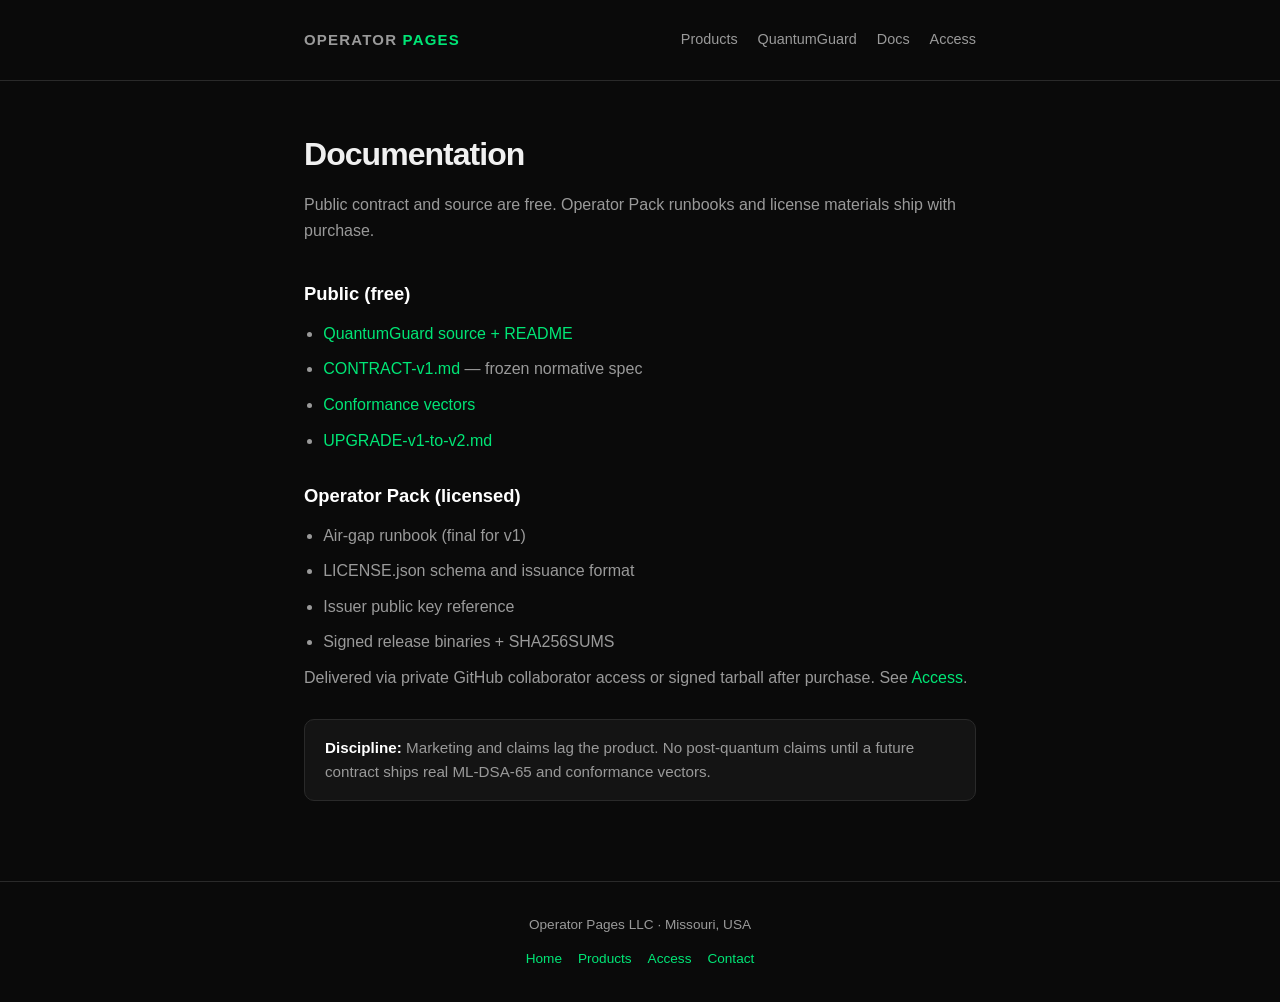
==== docs/index.html @ f1978061 "Add docs/ — public CONTRACT-v1 links + licensed materials note" ====
<!DOCTYPE html>
<html lang="en">
<head>
  <meta charset="UTF-8" />
  <meta name="viewport" content="width=device-width, initial-scale=1.0" />
  <title>Docs — Operator Pages</title>
  <meta name="description" content="QuantumGuard CONTRACT-v1, public vectors, and Operator Pack documentation links." />
  <link rel="canonical" href="https://operatorpages.com/docs/" />
  <style>
    :root { --bg:#0a0a0a; --surface:#141414; --border:#2a2a2a; --text:#f0f0f0; --muted:#9a9a9a; --accent:#00e676; --white:#ffffff; }
    *{margin:0;padding:0;box-sizing:border-box}
    body{font-family:-apple-system,BlinkMacSystemFont,"Segoe UI",Roboto,"Helvetica Neue",Arial,sans-serif;background:var(--bg);color:var(--text);line-height:1.6;min-height:100vh}
    a{color:inherit;text-decoration:none}
    .container{max-width:720px;margin:0 auto;padding:0 24px}
    header{padding:28px 0;border-bottom:1px solid var(--border)}
    .nav{display:flex;align-items:center;justify-content:space-between;gap:16px;flex-wrap:wrap}
    .logo{font-size:15px;font-weight:700;letter-spacing:0.08em;text-transform:uppercase;color:var(--muted)}
    .logo span{color:var(--accent)}
    .nav-links{display:flex;gap:20px;font-size:0.9rem;color:var(--muted)}
    .nav-links a:hover{color:var(--accent)}
    main{padding:48px 0 80px}
    h1{font-size:2rem;font-weight:800;letter-spacing:-0.03em;margin-bottom:12px}
    .lead{color:var(--muted);margin-bottom:36px}
    h2{font-size:1.15rem;font-weight:700;margin:28px 0 12px;color:var(--white)}
    ul{margin:0 0 8px 1.2em;color:var(--muted)}
    li{margin-bottom:10px}
    a.ext{color:var(--accent)}
    a.ext:hover{text-decoration:underline}
    .note{background:var(--surface);border:1px solid var(--border);border-radius:10px;padding:16px 20px;margin-top:28px;color:var(--muted);font-size:0.95rem}
    footer{border-top:1px solid var(--border);padding:32px 0;text-align:center;font-size:0.85rem;color:var(--muted)}
    footer a{color:var(--accent)}
    footer .links{margin-top:12px;display:flex;gap:16px;justify-content:center;flex-wrap:wrap}
  </style>
</head>
<body>
  <header>
    <div class="container nav">
      <a href="/" class="logo">Operator <span>Pages</span></a>
      <nav class="nav-links">
        <a href="/products/">Products</a>
        <a href="/products/quantumguard.html">QuantumGuard</a>
        <a href="/docs/">Docs</a>
        <a href="/access.html">Access</a>
      </nav>
    </div>
  </header>
  <main>
    <div class="container">
      <h1>Documentation</h1>
      <p class="lead">Public contract and source are free. Operator Pack runbooks and license materials ship with purchase.</p>

      <h2>Public (free)</h2>
      <ul>
        <li><a class="ext" href="https://github.com/danpennic-sys/quantumguard" target="_blank" rel="noopener">QuantumGuard source + README</a></li>
        <li><a class="ext" href="https://github.com/danpennic-sys/quantumguard/blob/main/CONTRACT-v1.md" target="_blank" rel="noopener">CONTRACT-v1.md</a> — frozen normative spec</li>
        <li><a class="ext" href="https://github.com/danpennic-sys/quantumguard/tree/main/vectors" target="_blank" rel="noopener">Conformance vectors</a></li>
        <li><a class="ext" href="https://github.com/danpennic-sys/quantumguard/blob/main/UPGRADE-v1-to-v2.md" target="_blank" rel="noopener">UPGRADE-v1-to-v2.md</a></li>
      </ul>

      <h2>Operator Pack (licensed)</h2>
      <ul>
        <li>Air-gap runbook (final for v1)</li>
        <li>LICENSE.json schema and issuance format</li>
        <li>Issuer public key reference</li>
        <li>Signed release binaries + SHA256SUMS</li>
      </ul>
      <p style="color:var(--muted);margin-top:8px">Delivered via private GitHub collaborator access or signed tarball after purchase. See <a class="ext" href="/access.html">Access</a>.</p>

      <div class="note">
        <strong style="color:var(--white)">Discipline:</strong> Marketing and claims lag the product. No post-quantum claims until a future contract ships real ML-DSA-65 and conformance vectors.
      </div>
    </div>
  </main>
  <footer>
    <div class="container">
      <p>Operator Pages LLC · Missouri, USA</p>
      <div class="links">
        <a href="/">Home</a>
        <a href="/products/">Products</a>
        <a href="/access.html">Access</a>
        <a href="mailto:danpennic@gmail.com">Contact</a>
      </div>
    </div>
  </footer>
</body>
</html>
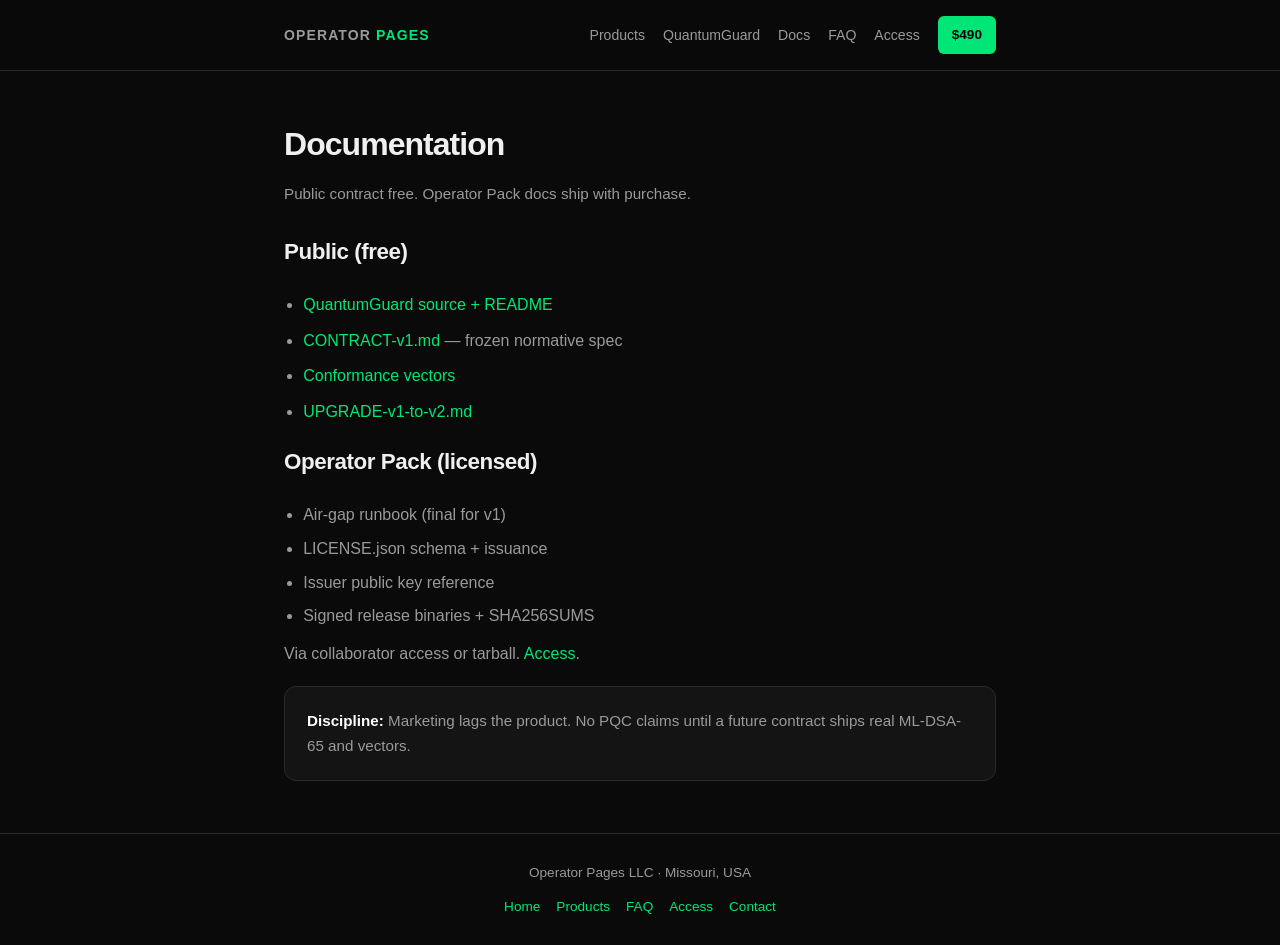
==== commit 61f0ec18: "Advance docs: shared CSS, relative nav" ====
--- a/docs/index.html
+++ b/docs/index.html
@@ -4,80 +4,57 @@
   <meta charset="UTF-8" />
   <meta name="viewport" content="width=device-width, initial-scale=1.0" />
   <title>Docs — Operator Pages</title>
-  <meta name="description" content="QuantumGuard CONTRACT-v1, public vectors, and Operator Pack documentation links." />
-  <link rel="canonical" href="https://operatorpages.com/docs/" />
-  <style>
-    :root { --bg:#0a0a0a; --surface:#141414; --border:#2a2a2a; --text:#f0f0f0; --muted:#9a9a9a; --accent:#00e676; --white:#ffffff; }
-    *{margin:0;padding:0;box-sizing:border-box}
-    body{font-family:-apple-system,BlinkMacSystemFont,"Segoe UI",Roboto,"Helvetica Neue",Arial,sans-serif;background:var(--bg);color:var(--text);line-height:1.6;min-height:100vh}
-    a{color:inherit;text-decoration:none}
-    .container{max-width:720px;margin:0 auto;padding:0 24px}
-    header{padding:28px 0;border-bottom:1px solid var(--border)}
-    .nav{display:flex;align-items:center;justify-content:space-between;gap:16px;flex-wrap:wrap}
-    .logo{font-size:15px;font-weight:700;letter-spacing:0.08em;text-transform:uppercase;color:var(--muted)}
-    .logo span{color:var(--accent)}
-    .nav-links{display:flex;gap:20px;font-size:0.9rem;color:var(--muted)}
-    .nav-links a:hover{color:var(--accent)}
-    main{padding:48px 0 80px}
-    h1{font-size:2rem;font-weight:800;letter-spacing:-0.03em;margin-bottom:12px}
-    .lead{color:var(--muted);margin-bottom:36px}
-    h2{font-size:1.15rem;font-weight:700;margin:28px 0 12px;color:var(--white)}
-    ul{margin:0 0 8px 1.2em;color:var(--muted)}
-    li{margin-bottom:10px}
-    a.ext{color:var(--accent)}
-    a.ext:hover{text-decoration:underline}
-    .note{background:var(--surface);border:1px solid var(--border);border-radius:10px;padding:16px 20px;margin-top:28px;color:var(--muted);font-size:0.95rem}
-    footer{border-top:1px solid var(--border);padding:32px 0;text-align:center;font-size:0.85rem;color:var(--muted)}
-    footer a{color:var(--accent)}
-    footer .links{margin-top:12px;display:flex;gap:16px;justify-content:center;flex-wrap:wrap}
-  </style>
+  <meta name="description" content="QuantumGuard CONTRACT-v1 links and Operator Pack documentation." />
+  <link rel="stylesheet" href="../css/site.css" />
 </head>
 <body>
   <header>
     <div class="container nav">
-      <a href="/" class="logo">Operator <span>Pages</span></a>
+      <a href="../" class="logo">Operator <span>Pages</span></a>
       <nav class="nav-links">
-        <a href="/products/">Products</a>
-        <a href="/products/quantumguard.html">QuantumGuard</a>
-        <a href="/docs/">Docs</a>
-        <a href="/access.html">Access</a>
+        <a href="../products/">Products</a>
+        <a href="../products/quantumguard.html">QuantumGuard</a>
+        <a href="./">Docs</a>
+        <a href="../faq.html">FAQ</a>
+        <a href="../access.html">Access</a>
+        <a class="nav-cta" href="https://buy.stripe.com/5kQaEYc9AewBaJleoN0ZW01" target="_blank" rel="noopener">$490</a>
       </nav>
     </div>
   </header>
   <main>
-    <div class="container">
-      <h1>Documentation</h1>
-      <p class="lead">Public contract and source are free. Operator Pack runbooks and license materials ship with purchase.</p>
-
-      <h2>Public (free)</h2>
-      <ul>
-        <li><a class="ext" href="https://github.com/danpennic-sys/quantumguard" target="_blank" rel="noopener">QuantumGuard source + README</a></li>
-        <li><a class="ext" href="https://github.com/danpennic-sys/quantumguard/blob/main/CONTRACT-v1.md" target="_blank" rel="noopener">CONTRACT-v1.md</a> — frozen normative spec</li>
-        <li><a class="ext" href="https://github.com/danpennic-sys/quantumguard/tree/main/vectors" target="_blank" rel="noopener">Conformance vectors</a></li>
-        <li><a class="ext" href="https://github.com/danpennic-sys/quantumguard/blob/main/UPGRADE-v1-to-v2.md" target="_blank" rel="noopener">UPGRADE-v1-to-v2.md</a></li>
-      </ul>
-
-      <h2>Operator Pack (licensed)</h2>
-      <ul>
-        <li>Air-gap runbook (final for v1)</li>
-        <li>LICENSE.json schema and issuance format</li>
-        <li>Issuer public key reference</li>
-        <li>Signed release binaries + SHA256SUMS</li>
-      </ul>
-      <p style="color:var(--muted);margin-top:8px">Delivered via private GitHub collaborator access or signed tarball after purchase. See <a class="ext" href="/access.html">Access</a>.</p>
-
-      <div class="note">
-        <strong style="color:var(--white)">Discipline:</strong> Marketing and claims lag the product. No post-quantum claims until a future contract ships real ML-DSA-65 and conformance vectors.
+    <section style="border-top:none;padding-top:48px">
+      <div class="container">
+        <h1 style="font-size:2rem;font-weight:800;letter-spacing:-0.03em;margin-bottom:12px">Documentation</h1>
+        <p class="lead" style="margin-bottom:28px">Public contract free. Operator Pack docs ship with purchase.</p>
+        <h2>Public (free)</h2>
+        <ul style="margin:0 0 20px 1.2em;color:var(--muted)">
+          <li style="margin-bottom:10px"><a class="ext" href="https://github.com/danpennic-sys/quantumguard" target="_blank" rel="noopener">QuantumGuard source + README</a></li>
+          <li style="margin-bottom:10px"><a class="ext" href="https://github.com/danpennic-sys/quantumguard/blob/main/CONTRACT-v1.md" target="_blank" rel="noopener">CONTRACT-v1.md</a> — frozen normative spec</li>
+          <li style="margin-bottom:10px"><a class="ext" href="https://github.com/danpennic-sys/quantumguard/tree/main/vectors" target="_blank" rel="noopener">Conformance vectors</a></li>
+          <li style="margin-bottom:10px"><a class="ext" href="https://github.com/danpennic-sys/quantumguard/blob/main/UPGRADE-v1-to-v2.md" target="_blank" rel="noopener">UPGRADE-v1-to-v2.md</a></li>
+        </ul>
+        <h2>Operator Pack (licensed)</h2>
+        <ul style="margin:0 0 12px 1.2em;color:var(--muted)">
+          <li style="margin-bottom:8px">Air-gap runbook (final for v1)</li>
+          <li style="margin-bottom:8px">LICENSE.json schema + issuance</li>
+          <li style="margin-bottom:8px">Issuer public key reference</li>
+          <li style="margin-bottom:8px">Signed release binaries + SHA256SUMS</li>
+        </ul>
+        <p style="color:var(--muted);margin-bottom:20px">Via collaborator access or tarball. <a class="ext" href="../access.html">Access</a>.</p>
+        <div class="box">
+          <strong style="color:var(--white)">Discipline:</strong> Marketing lags the product. No PQC claims until a future contract ships real ML-DSA-65 and vectors.
+        </div>
       </div>
-    </div>
+    </section>
   </main>
   <footer>
     <div class="container">
       <p>Operator Pages LLC · Missouri, USA</p>
       <div class="links">
-        <a href="/">Home</a>
-        <a href="/products/">Products</a>
-        <a href="/access.html">Access</a>
+        <a href="../">Home</a>
+        <a href="../products/">Products</a>
+        <a href="../faq.html">FAQ</a>
+        <a href="../access.html">Access</a>
         <a href="mailto:danpennic@gmail.com">Contact</a>
       </div>
     </div>
--- a/css/site.css
+++ b/css/site.css
@@ -0,0 +1,117 @@
+:root {
+  --bg: #0a0a0a;
+  --surface: #141414;
+  --surface2: #1a1a1a;
+  --border: #2a2a2a;
+  --text: #f0f0f0;
+  --muted: #9a9a9a;
+  --accent: #00e676;
+  --accent-dim: #00c853;
+  --white: #ffffff;
+  --danger: #ff5252;
+}
+* { margin: 0; padding: 0; box-sizing: border-box; }
+html { scroll-behavior: smooth; }
+body {
+  font-family: -apple-system, BlinkMacSystemFont, "Segoe UI", Roboto, "Helvetica Neue", Arial, sans-serif;
+  background: var(--bg); color: var(--text); line-height: 1.6; min-height: 100vh;
+}
+a { color: inherit; text-decoration: none; }
+code { font-family: ui-monospace, SFMono-Regular, Menlo, Monaco, Consolas, monospace; font-size: 0.9em; background: var(--surface2); padding: 2px 6px; border-radius: 4px; }
+.container { max-width: 760px; margin: 0 auto; padding: 0 24px; }
+header {
+  position: sticky; top: 0; z-index: 50;
+  background: rgba(10,10,10,0.92); backdrop-filter: blur(10px);
+  border-bottom: 1px solid var(--border); padding: 16px 0;
+}
+.nav { display: flex; align-items: center; justify-content: space-between; gap: 16px; flex-wrap: wrap; }
+.logo { font-size: 14px; font-weight: 700; letter-spacing: 0.08em; text-transform: uppercase; color: var(--muted); }
+.logo span { color: var(--accent); }
+.nav-links { display: flex; gap: 18px; align-items: center; font-size: 0.88rem; color: var(--muted); flex-wrap: wrap; }
+.nav-links a:hover { color: var(--accent); }
+.nav-cta {
+  background: var(--accent); color: #000 !important; font-weight: 700;
+  padding: 8px 14px; border-radius: 6px; font-size: 0.85rem;
+}
+.nav-cta:hover { background: var(--accent-dim); }
+.hero { padding: 72px 0 48px; text-align: center; }
+.hero h1 {
+  font-size: clamp(2.2rem, 6vw, 3.2rem); font-weight: 800;
+  line-height: 1.12; letter-spacing: -0.03em; margin-bottom: 18px;
+}
+.hero .tagline { font-size: 1.2rem; color: var(--muted); margin-bottom: 32px; font-weight: 500; }
+.pill-row { display: flex; gap: 10px; justify-content: center; flex-wrap: wrap; margin-bottom: 28px; }
+.pill {
+  font-size: 0.75rem; font-weight: 700; letter-spacing: 0.04em; text-transform: uppercase;
+  border: 1px solid var(--border); color: var(--muted); padding: 6px 12px; border-radius: 999px;
+}
+.pill.on { border-color: var(--accent); color: var(--accent); }
+.price-block {
+  display: inline-block; background: var(--surface); border: 1px solid var(--border);
+  border-radius: 12px; padding: 18px 28px; margin-bottom: 28px;
+}
+.price { font-size: 2.6rem; font-weight: 800; letter-spacing: -0.02em; color: var(--white); }
+.price span { font-size: 0.95rem; font-weight: 500; color: var(--muted); margin-left: 6px; }
+.cta {
+  display: inline-block; background: var(--accent); color: #000; font-weight: 700;
+  font-size: 1.05rem; padding: 16px 40px; border-radius: 8px; transition: 0.15s ease;
+}
+.cta:hover { background: var(--accent-dim); transform: translateY(-1px); }
+.cta-sub { margin-top: 12px; font-size: 0.85rem; color: var(--muted); }
+.cta-secondary { display: inline-block; margin-top: 14px; font-size: 0.95rem; color: var(--accent); }
+.cta-secondary:hover { text-decoration: underline; }
+section { padding: 52px 0; border-top: 1px solid var(--border); }
+h2 { font-size: 1.4rem; font-weight: 700; margin-bottom: 22px; letter-spacing: -0.02em; }
+h3 { font-size: 1.05rem; font-weight: 700; color: var(--white); margin-bottom: 8px; }
+.features { display: grid; gap: 14px; }
+.feature, .card, .box {
+  background: var(--surface); border: 1px solid var(--border); border-radius: 12px; padding: 22px;
+}
+.feature p, .card p, .box, .lead { color: var(--muted); font-size: 0.95rem; }
+.grid-2 { display: grid; gap: 14px; }
+@media (min-width: 640px) { .grid-2 { grid-template-columns: 1fr 1fr; } }
+.badge {
+  display: inline-block; font-size: 0.7rem; font-weight: 700; letter-spacing: 0.04em;
+  text-transform: uppercase; color: #000; background: var(--accent); padding: 3px 9px; border-radius: 4px; margin-bottom: 10px;
+}
+.badge.muted { background: var(--border); color: var(--muted); }
+.steps { counter-reset: step; list-style: none; margin: 0; }
+.steps li {
+  position: relative; padding: 16px 16px 16px 56px; margin-bottom: 10px;
+  background: var(--surface); border: 1px solid var(--border); border-radius: 10px; color: var(--muted);
+}
+.steps li::before {
+  counter-increment: step; content: counter(step);
+  position: absolute; left: 16px; top: 16px;
+  width: 28px; height: 28px; border-radius: 50%;
+  background: var(--accent); color: #000; font-weight: 800; font-size: 0.85rem;
+  display: flex; align-items: center; justify-content: center;
+}
+table { width: 100%; border-collapse: collapse; font-size: 0.95rem; margin: 12px 0; }
+th, td { text-align: left; padding: 10px 12px; border-bottom: 1px solid var(--border); }
+th { color: var(--muted); font-weight: 600; }
+.proof { text-align: center; }
+.proof p { font-size: 1.1rem; color: var(--muted); max-width: 540px; margin: 0 auto 28px; }
+.faq details {
+  background: var(--surface); border: 1px solid var(--border); border-radius: 10px;
+  padding: 14px 18px; margin-bottom: 10px;
+}
+.faq summary { cursor: pointer; font-weight: 600; color: var(--white); list-style: none; }
+.faq summary::-webkit-details-marker { display: none; }
+.faq details[open] summary { margin-bottom: 10px; }
+.faq details p { color: var(--muted); font-size: 0.95rem; }
+footer { border-top: 1px solid var(--border); padding: 28px 0; text-align: center; font-size: 0.85rem; color: var(--muted); }
+footer .links { margin-top: 12px; display: flex; gap: 16px; justify-content: center; flex-wrap: wrap; }
+footer a { color: var(--accent); }
+.ext { color: var(--accent); }
+.ext:hover { text-decoration: underline; }
+.verdict { font-weight: 700; letter-spacing: 0.02em; }
+.v-pass { color: var(--accent); }
+.v-fail { color: var(--danger); }
+.v-ind { color: #ffc107; }
+@media (max-width: 600px) {
+  .hero { padding: 52px 0 36px; }
+  .price { font-size: 2.1rem; }
+  .cta { width: 100%; text-align: center; }
+  .nav-cta { display: none; }
+}
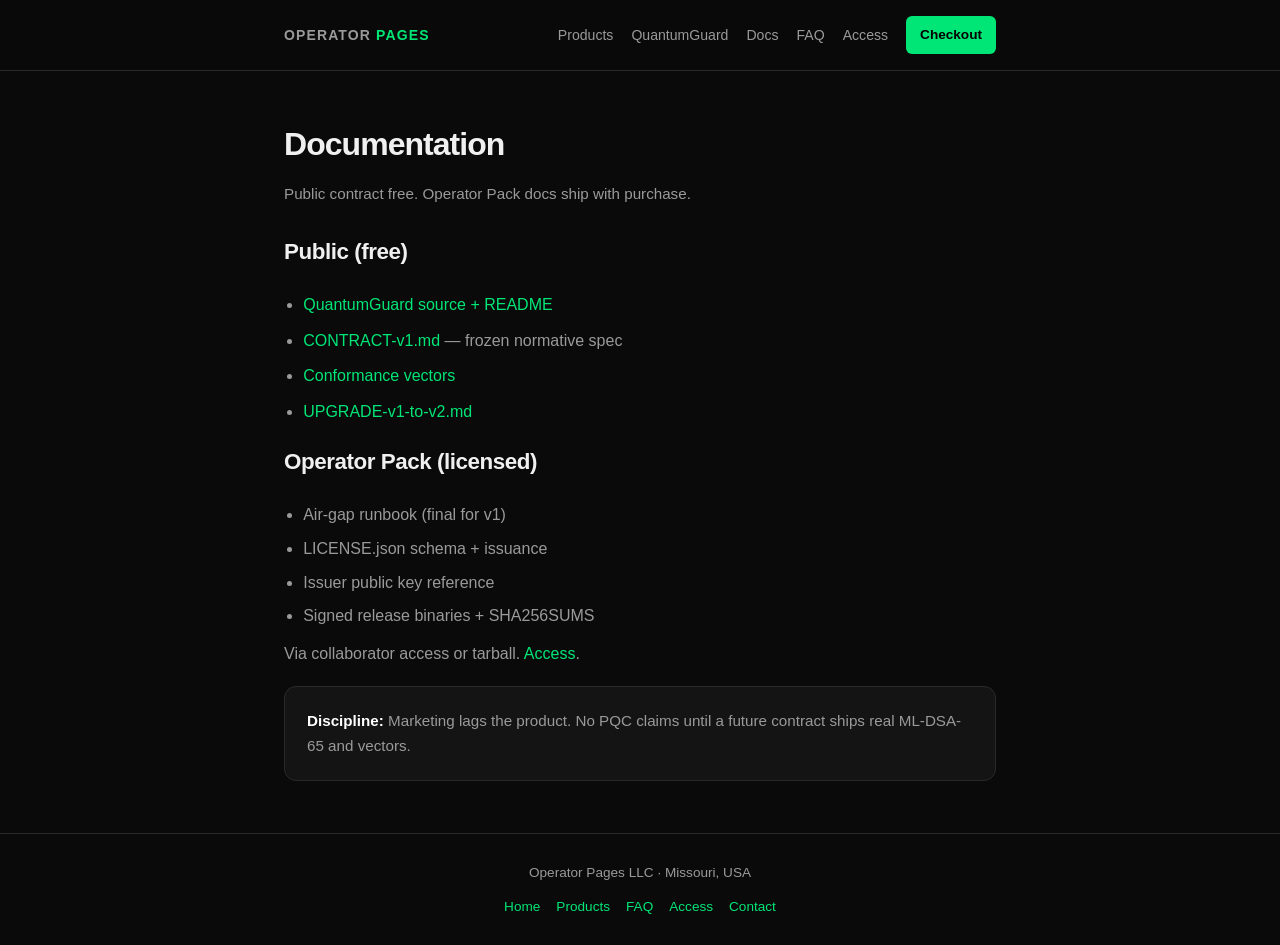
==== commit d5f97c77: "Point all CTAs to live Stripe checkout (Operator Pages + QuantumGuard yearly)" ====
--- a/docs/index.html
+++ b/docs/index.html
@@ -17,7 +17,7 @@
         <a href="./">Docs</a>
         <a href="../faq.html">FAQ</a>
         <a href="../access.html">Access</a>
-        <a class="nav-cta" href="https://buy.stripe.com/5kQaEYc9AewBaJleoN0ZW01" target="_blank" rel="noopener">$490</a>
+        <a class="nav-cta" href="https://buy.stripe.com/dRmaEYb5w2NT2cP2G50ZW03" target="_blank" rel="noopener">Checkout</a>
       </nav>
     </div>
   </header>
